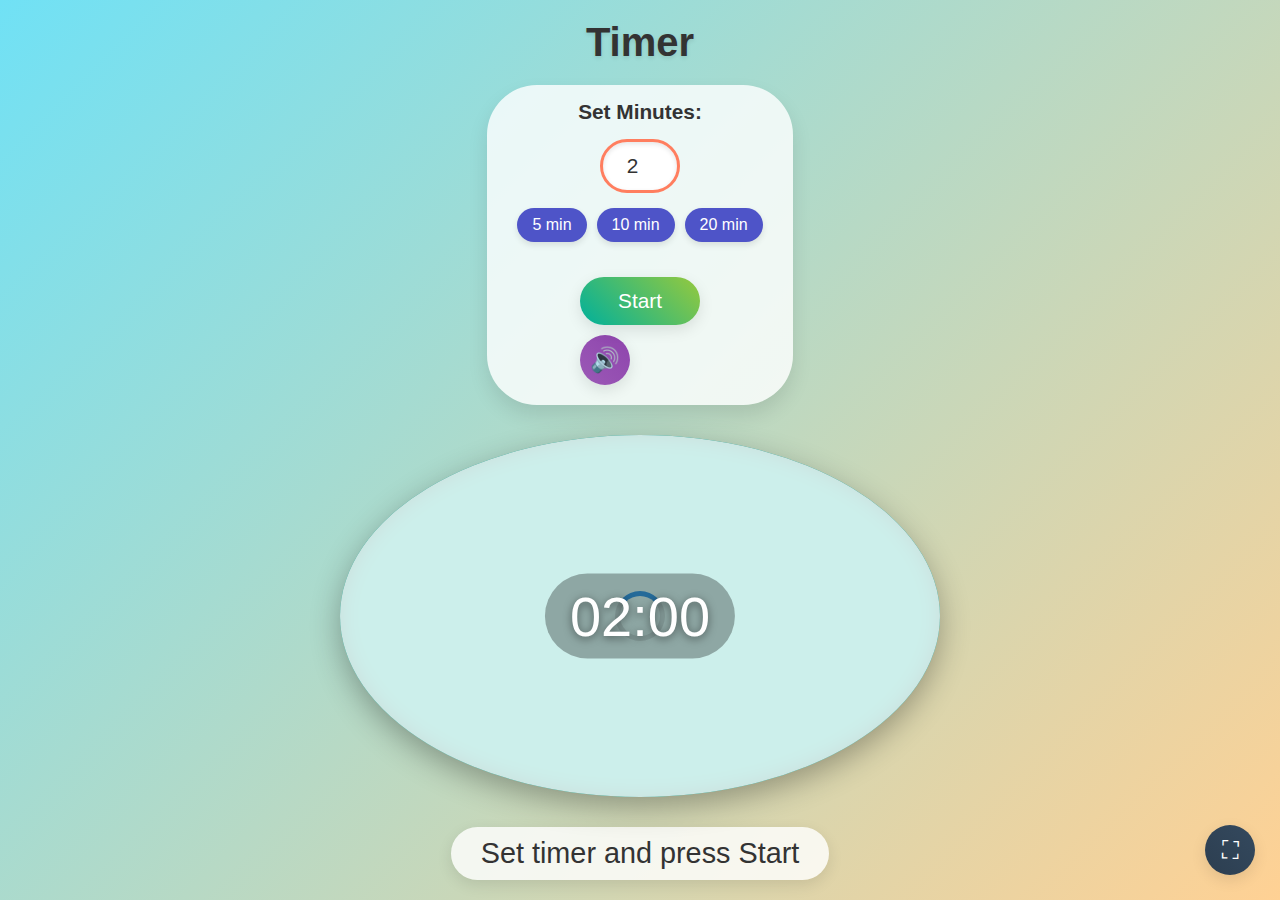
==== timer/index.html @ 3217a8e7 "Add files via upload" ====
<!DOCTYPE html>
<html lang="en">

<head>
    <meta charset="UTF-8">
    <meta name="viewport" content="width=device-width, initial-scale=1.0">
    <title>Timer</title>
    <link rel="stylesheet" href="styles.css">
</head>

<body>
    <div class="container">
        <h1 class="timer-title">Timer</h1>

<div class="controls">
    <label for="minutes">Set Minutes:</label>
    <input type="number" id="minutes" min="1" max="60" value="2" aria-label="Set timer minutes">
    <div class="quick-set-buttons">
        <button class="quick-set-btn" data-minutes="5">5 min</button>
        <button class="quick-set-btn" data-minutes="10">10 min</button>
        <button class="quick-set-btn" data-minutes="20">20 min</button>
    </div>
    <div class="button-wrapper">
        <button id="start-btn" class="button start-btn" aria-label="Start timer">Start</button>
        <button id="stop-btn" class="button stop-btn" style="display: none;" aria-label="Stop timer">Stop</button>
        <button id="reset-btn" class="button reset-btn" style="display: none;" aria-label="Reset timer">Reset</button>
        <button id="sound-btn" class="button sound-btn" aria-label="Toggle sound">🔊</button>
    </div>
</div>

        <div class="timer-container">
            <div id="loading-indicator" class="loading-indicator">
                <div class="loading-spinner"></div>
            </div>

            <div class="car-container">
                <img src="https://i5.walmartimages.com/seo/Disney-Pixar-Cars-Track-Talkers-Lightning-McQueen-Talking-Toy-Car-5-5-inch-Collectible-Play-Vehicle_39dc9e8e-46db-4c94-901b-169561d879a6.96d0b1baad1d973200ac2517b9d4411f.jpeg?odnHeight=768&odnWidth=768&odnBg=FFFFFF" alt="Car" class="car-image" id="car-image">
            </div>

            <div class="reveal-circle" id="reveal-circle"></div>

            <div class="timer-display" id="timer-display" aria-live="polite">02:00</div>
        </div>

        <div class="message" id="message" aria-live="polite">Set timer and press Start</div>

        <div class="confetti-container" id="confetti-container"></div>

        <button id="fullscreen-btn" class="button fullscreen-btn" aria-label="Toggle fullscreen">⛶</button>

        <!-- Screen keeper element -->
        <div id="screen-keeper" class="screen-keeper"></div>
    </div>

    <script src="timer.js"></script>
</body>

</html>
---- timer/styles.css ----
* {
    margin: 0;
    padding: 0;
    box-sizing: border-box;
}

body, html {
    font-family: 'Comic Sans MS', cursive, sans-serif;
    background: linear-gradient(135deg, #70e1f5, #ffd194);
    width: 100%;
    height: 100%;
    overflow: hidden;
}

.container {
    display: flex;
    flex-direction: column;
    align-items: center;
    justify-content: center;
    width: 100%;
    height: 100vh;
    padding: 20px;
}

.timer-title {
    color: #333;
    font-size: 2.5rem;
    margin-bottom: 20px;
    text-align: center;
    text-shadow: 0 2px 4px rgba(0,0,0,0.1);
}

.controls {
    display: flex;
    flex-direction: column;
    align-items: center;
    justify-content: center;
    gap: 15px;
    margin-bottom: 30px;
    background-color: rgba(255, 255, 255, 0.8);
    padding: 15px 30px;
    border-radius: 50px;
    box-shadow: 0 10px 20px rgba(0,0,0,0.1);
}

.quick-set-buttons {
    display: flex;
    gap: 10px;
    margin-bottom: 15px;
}

.quick-set-btn {
    padding: 8px 15px;
    border: none;
    border-radius: 50px;
    background-color: #4e54c8;
    color: white;
    cursor: pointer;
    transition: all 0.3s ease;
    font-family: 'Comic Sans MS', cursive, sans-serif;
    font-size: 1rem;
    box-shadow: 0 3px 6px rgba(0,0,0,0.1);
}

.quick-set-btn:hover {
    background-color: #8f94fb;
    transform: translateY(-2px);
    box-shadow: 0 4px 8px rgba(0,0,0,0.2);
}

.quick-set-btn:active {
    transform: translateY(0);
    box-shadow: 0 2px 4px rgba(0,0,0,0.1);
}

.controls label {
    font-size: 1.3rem;
    font-weight: bold;
    color: #333;
}

input {
    padding: 12px;
    border: 3px solid #ff7e5f;
    border-radius: 50px;
    font-size: 1.3rem;
    width: 80px;
    text-align: center;
    background-color: white;
    color: #333;
    box-shadow: inset 0 2px 5px rgba(0,0,0,0.1);
}

.button {
    padding: 12px 25px;
    font-size: 1.3rem;
    border: none;
    border-radius: 50px;
    background-color: #ff7e5f;
    color: white;
    cursor: pointer;
    margin: 5px;
    box-shadow: 0 5px 15px rgba(0,0,0,0.1);
    transition: all 0.3s ease;
    font-family: 'Comic Sans MS', cursive, sans-serif;
    min-width: 120px;
}

.button:hover {
    transform: translateY(-3px);
    box-shadow: 0 7px 15px rgba(0,0,0,0.2);
}

.button:active {
    transform: translateY(0);
}

.start-btn {
    background: linear-gradient(45deg, #00b09b, #96c93d);
}

.stop-btn {
    background: linear-gradient(45deg, #ff7e5f, #feb47b);
}

.reset-btn {
    background: linear-gradient(45deg, #4e54c8, #8f94fb);
}

.sound-btn {
    min-width: auto;
    width: 50px;
    height: 50px;
    border-radius: 50%;
    padding: 0;
    display: flex;
    align-items: center;
    justify-content: center;
    font-size: 1.5rem;
    background: linear-gradient(45deg, #9b59b6, #8e44ad);
}

.timer-container {
    position: relative;
    width: min(80vw, 80vh);
    height: min(80vw, 80vh);
    max-width: 600px;
    max-height: 600px;
    margin: 0 auto;
}

.loading-indicator {
    position: absolute;
    width: 100%;
    height: 100%;
    border-radius: 50%;
    background-color: rgba(255, 255, 255, 0.8);
    display: flex;
    align-items: center;
    justify-content: center;
    z-index: 5;
    font-size: 1.5rem;
    color: #333;
}

.loading-spinner {
    width: 50px;
    height: 50px;
    border: 5px solid rgba(0, 0, 0, 0.1);
    border-top: 5px solid #3498db;
    border-radius: 50%;
    animation: spin 1s linear infinite;
}

@keyframes spin {
    0% { transform: rotate(0deg); }
    100% { transform: rotate(360deg); }
}

.car-container {
    position: absolute;
    width: 100%;
    height: 100%;
    border-radius: 50%;
    overflow: hidden;
    box-shadow: 0 10px 30px rgba(0,0,0,0.3);
}

.car-image {
    width: 100%;
    height: 100%;
    object-fit: cover;
}

.reveal-circle {
    position: absolute;
    width: 100%;
    height: 100%;
    border-radius: 50%;
    box-shadow: inset 0 0 20px rgba(0,0,0,0.5);
    background-color: #00b04f;
    transition: transform 1s ease;
    transform-origin: center;
}

.timer-display {
    position: absolute;
    top: 50%;
    left: 50%;
    transform: translate(-50%, -50%);
    font-size: 3.5rem;
    color: white;
    text-shadow: 0 2px 8px rgba(0,0,0,0.5);
    z-index: 10;
    background-color: rgba(0,0,0,0.3);
    padding: 10px 25px;
    border-radius: 50px;
    min-width: 180px;
    text-align: center;
    transition: all 0.3s ease;
}

/* Style for final countdown */
.final-countdown {
    font-size: 6rem !important;
    color: #ff4136 !important;
    background-color: rgba(0,0,0,0.5) !important;
    padding: 20px 30px !important;
    border: 3px solid #ff4136 !important;
}

.message {
    font-size: 1.8rem;
    color: #333;
    text-align: center;
    margin-top: 30px;
    background-color: rgba(255, 255, 255, 0.8);
    padding: 10px 30px;
    border-radius: 50px;
    box-shadow: 0 5px 15px rgba(0,0,0,0.1);
}

.error-message {
    background-color: rgba(231, 76, 60, 0.2);
    border: 2px solid #e74c3c;
}

.confetti-container {
    position: absolute;
    width: 100%;
    height: 100%;
    top: 0;
    left: 0;
    pointer-events: none;
    overflow: hidden;
    display: none;
    z-index: 20;
}

.confetti {
    position: absolute;
    width: 10px;
    height: 10px;
    background-color: #f00;
    top: -10px;
    animation: confetti-fall 5s linear forwards;
}

@keyframes confetti-fall {
    0% {
        top: -10px;
        transform: translateX(0) rotate(0);
    }
    100% {
        top: 100%;
        transform: translateX(100px) rotate(1000deg);
    }
}

.pulse {
    animation: pulse 1s infinite;
}

@keyframes pulse {
    0% { transform: translate(-50%, -50%) scale(1); }
    50% { transform: translate(-50%, -50%) scale(1.1); }
    100% { transform: translate(-50%, -50%) scale(1); }
}

.fullscreen-btn {
    position: absolute;
    bottom: 20px;
    right: 20px;
    min-width: auto;
    width: 50px;
    height: 50px;
    border-radius: 50%;
    background: linear-gradient(45deg, #2c3e50, #34495e);
    display: flex;
    align-items: center;
    justify-content: center;
    font-size: 1.5rem;
    z-index: 30;
}

/* Responsive adjustments */
@media (max-width: 768px) {
    .controls {
        flex-direction: column;
        padding: 15px;
    }
    
    .timer-title {
        font-size: 2rem;
    }
    
    .timer-display {
        font-size: 2.5rem;
        min-width: 150px;
    }
    
    .message {
        font-size: 1.5rem;
        padding: 10px 20px;
    }
}

@media (max-height: 700px) {
    .timer-container {
        width: 60vh;
        height: 60vh;
    }
    
    .timer-title {
        font-size: 1.8rem;
        margin-bottom: 10px;
    }
}

/* Special animation to keep screen active */
@keyframes keepActive {
    0% { opacity: 0.01; }
    50% { opacity: 0.02; }
    100% { opacity: 0.01; }
}

.screen-keeper {
    position: absolute;
    width: 1px;
    height: 1px;
    background: #000;
    opacity: 0.01;
    animation: keepActive 5s infinite;
    pointer-events: none;
}
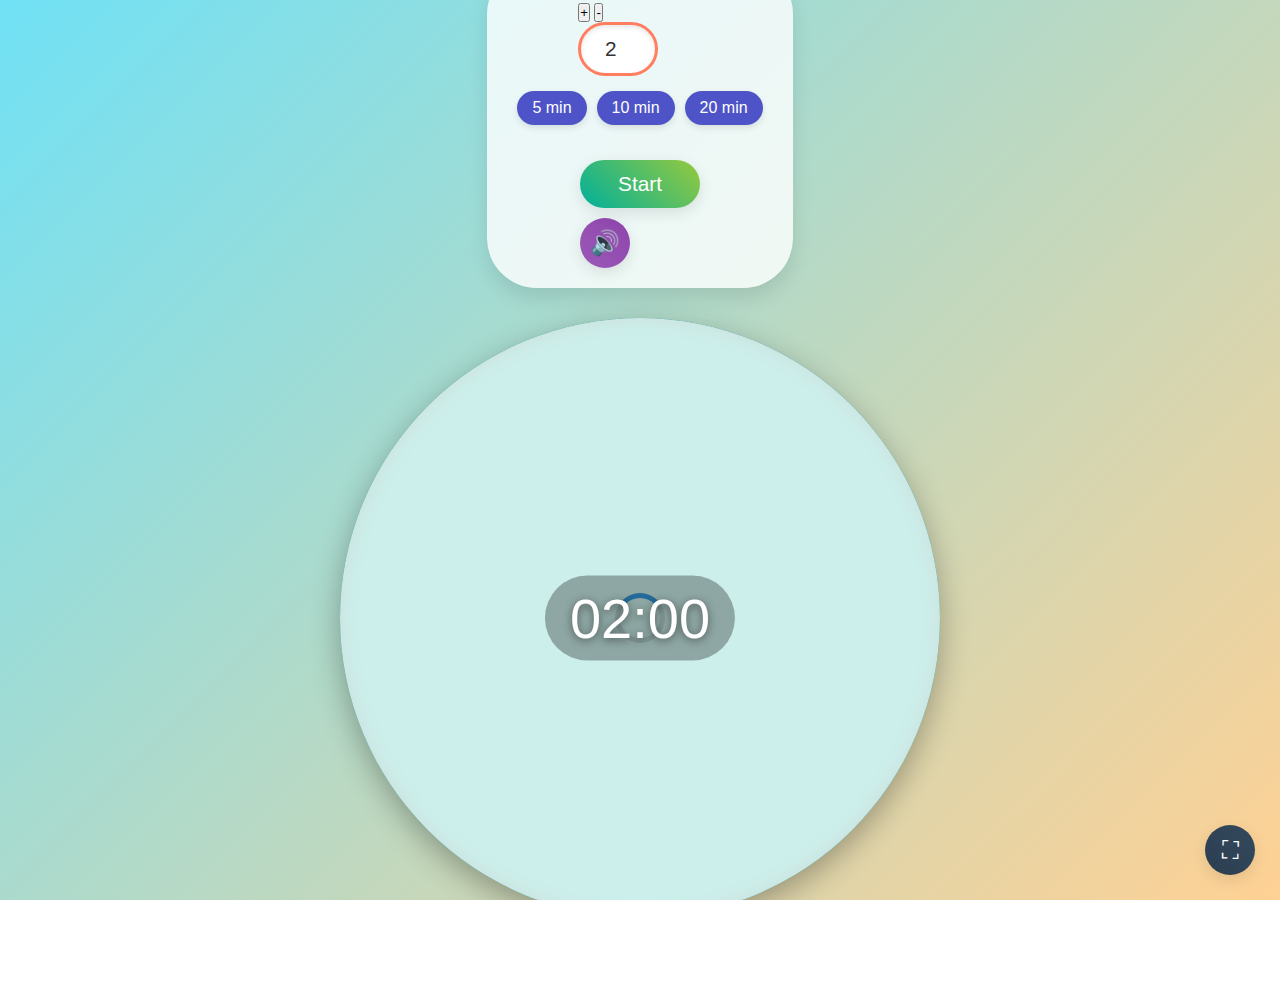
==== commit b62aa423: "Update index.html" ====
--- a/timer/index.html
+++ b/timer/index.html
@@ -10,39 +10,57 @@
 
 <body>
     <div class="container">
-        <h1 class="timer-title">Timer</h1>
+        <!-- Navbar-style timer controls -->
+        <div class="timer-navbar">
+            <h1 class="timer-title">Timer</h1>
+            <div class="controls">
+                <div class="time-input-container">
+                    <label for="minutes">Set Minutes:</label>
+                    <div class="time-input-group">
+                        <div class="minute-controls">
+                            <button id="increase-btn" class="time-btn" aria-label="Increase minutes">+</button>
+                            <button id="decrease-btn" class="time-btn" aria-label="Decrease minutes">-</button>
+                        </div>
+                        <input type="number" id="minutes" min="1" max="60" value="2" aria-label="Set timer minutes">
+                    </div>
+                </div>
 
-<div class="controls">
-    <label for="minutes">Set Minutes:</label>
-    <input type="number" id="minutes" min="1" max="60" value="2" aria-label="Set timer minutes">
-    <div class="quick-set-buttons">
-        <button class="quick-set-btn" data-minutes="5">5 min</button>
-        <button class="quick-set-btn" data-minutes="10">10 min</button>
-        <button class="quick-set-btn" data-minutes="20">20 min</button>
-    </div>
-    <div class="button-wrapper">
-        <button id="start-btn" class="button start-btn" aria-label="Start timer">Start</button>
-        <button id="stop-btn" class="button stop-btn" style="display: none;" aria-label="Stop timer">Stop</button>
-        <button id="reset-btn" class="button reset-btn" style="display: none;" aria-label="Reset timer">Reset</button>
-        <button id="sound-btn" class="button sound-btn" aria-label="Toggle sound">🔊</button>
-    </div>
-</div>
+                <div class="quick-set-buttons">
+                    <button class="quick-set-btn" data-minutes="5">5 min</button>
+                    <button class="quick-set-btn" data-minutes="10">10 min</button>
+                    <button class="quick-set-btn" data-minutes="20">20 min</button>
+                </div>
 
-        <div class="timer-container">
-            <div id="loading-indicator" class="loading-indicator">
-                <div class="loading-spinner"></div>
+                <div class="button-wrapper">
+                    <button id="start-btn" class="button start-btn" aria-label="Start timer">Start</button>
+                    <button id="stop-btn" class="button stop-btn" style="display: none;"
+                        aria-label="Stop timer">Stop</button>
+                    <button id="reset-btn" class="button reset-btn" style="display: none;"
+                        aria-label="Reset timer">Reset</button>
+                    <button id="sound-btn" class="button sound-btn" aria-label="Toggle sound">🔊</button>
+                </div>
+            </div>
+        </div>
+
+        <!-- Main timer display area -->
+        <div class="main-content">
+            <div class="timer-container">
+                <div id="loading-indicator" class="loading-indicator">
+                    <div class="loading-spinner"></div>
+                </div>
+
+                <div class="car-container">
+                    <img src="https://i5.walmartimages.com/seo/Disney-Pixar-Cars-Track-Talkers-Lightning-McQueen-Talking-Toy-Car-5-5-inch-Collectible-Play-Vehicle_39dc9e8e-46db-4c94-901b-169561d879a6.96d0b1baad1d973200ac2517b9d4411f.jpeg?odnHeight=768&odnWidth=768&odnBg=FFFFFF"
+                        alt="Car" class="car-image" id="car-image">
+                </div>
+
+                <div class="reveal-circle" id="reveal-circle"></div>
+
+                <div class="timer-display" id="timer-display" aria-live="polite">02:00</div>
             </div>
 
-            <div class="car-container">
-                <img src="https://i5.walmartimages.com/seo/Disney-Pixar-Cars-Track-Talkers-Lightning-McQueen-Talking-Toy-Car-5-5-inch-Collectible-Play-Vehicle_39dc9e8e-46db-4c94-901b-169561d879a6.96d0b1baad1d973200ac2517b9d4411f.jpeg?odnHeight=768&odnWidth=768&odnBg=FFFFFF" alt="Car" class="car-image" id="car-image">
-            </div>
-
-            <div class="reveal-circle" id="reveal-circle"></div>
-
-            <div class="timer-display" id="timer-display" aria-live="polite">02:00</div>
+            <div class="message" id="message" aria-live="polite">Set timer and press Start</div>
         </div>
-
-        <div class="message" id="message" aria-live="polite">Set timer and press Start</div>
 
         <div class="confetti-container" id="confetti-container"></div>
 
@@ -55,4 +73,4 @@
     <script src="timer.js"></script>
 </body>
 
-</html>+</html>
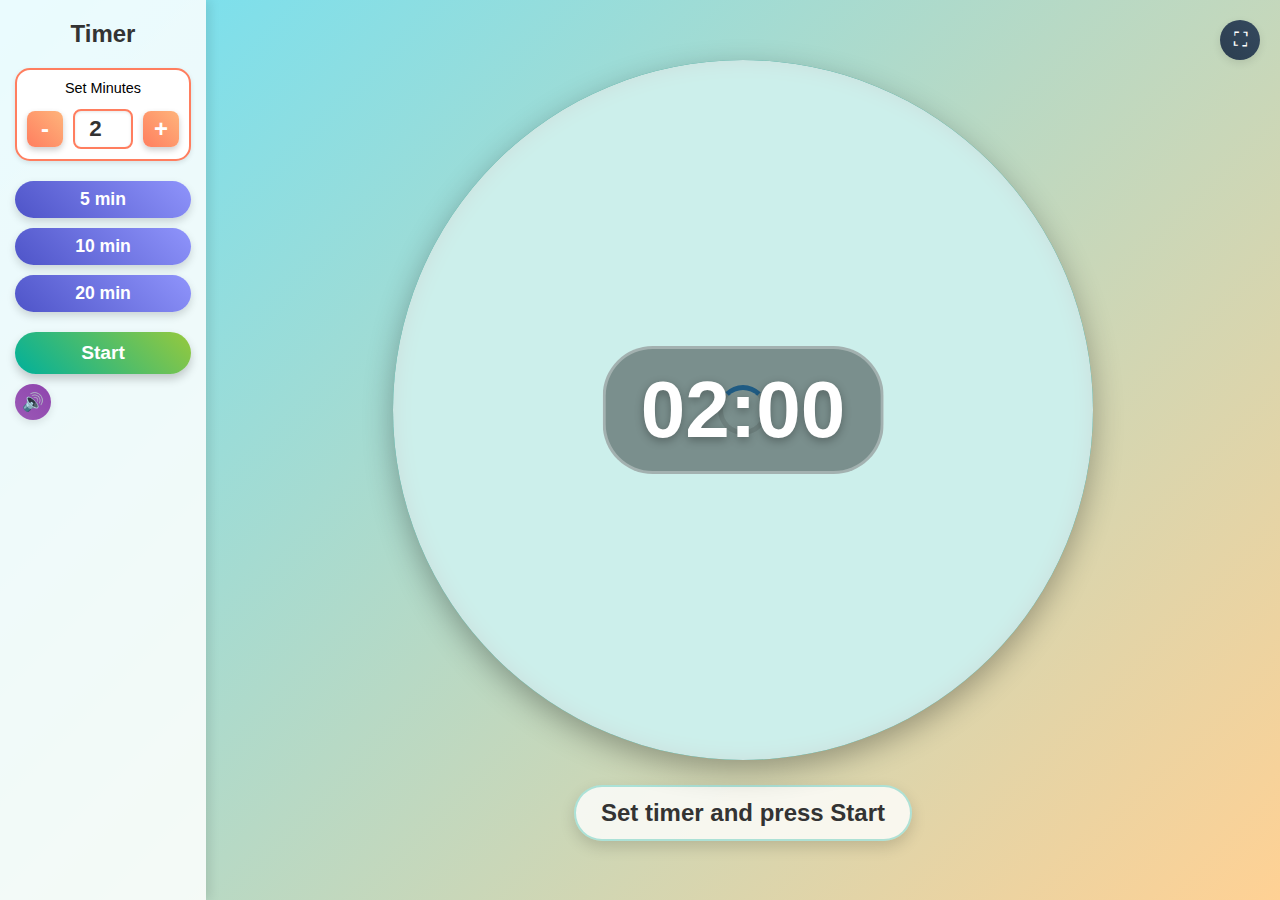
==== commit 1da49425: "Update index.html" ====
--- a/timer/index.html
+++ b/timer/index.html
@@ -10,18 +10,16 @@
 
 <body>
     <div class="container">
-        <!-- Navbar-style timer controls -->
+        <!-- Side navbar timer controls -->
         <div class="timer-navbar">
             <h1 class="timer-title">Timer</h1>
             <div class="controls">
                 <div class="time-input-container">
-                    <label for="minutes">Set Minutes:</label>
+                    <label for="minutes">Set Minutes</label>
                     <div class="time-input-group">
-                        <div class="minute-controls">
-                            <button id="increase-btn" class="time-btn" aria-label="Increase minutes">+</button>
-                            <button id="decrease-btn" class="time-btn" aria-label="Decrease minutes">-</button>
-                        </div>
+                        <button id="decrease-btn" class="time-btn" aria-label="Decrease minutes">-</button>
                         <input type="number" id="minutes" min="1" max="60" value="2" aria-label="Set timer minutes">
+                        <button id="increase-btn" class="time-btn" aria-label="Increase minutes">+</button>
                     </div>
                 </div>
 
@@ -44,6 +42,8 @@
 
         <!-- Main timer display area -->
         <div class="main-content">
+            <button id="fullscreen-btn" class="button fullscreen-btn" aria-label="Toggle fullscreen">⛶</button>
+
             <div class="timer-container">
                 <div id="loading-indicator" class="loading-indicator">
                     <div class="loading-spinner"></div>
@@ -60,14 +60,12 @@
             </div>
 
             <div class="message" id="message" aria-live="polite">Set timer and press Start</div>
+
+            <div class="confetti-container" id="confetti-container"></div>
+
+            <!-- Screen keeper element -->
+            <div id="screen-keeper" class="screen-keeper"></div>
         </div>
-
-        <div class="confetti-container" id="confetti-container"></div>
-
-        <button id="fullscreen-btn" class="button fullscreen-btn" aria-label="Toggle fullscreen">⛶</button>
-
-        <!-- Screen keeper element -->
-        <div id="screen-keeper" class="screen-keeper"></div>
     </div>
 
     <script src="timer.js"></script>
--- a/timer/styles.css
+++ b/timer/styles.css
@@ -1,3 +1,4 @@
+/* ===== BASE STYLES ===== */
 * {
     margin: 0;
     padding: 0;
@@ -13,142 +14,257 @@
 }
 
 .container {
+    display: grid;
+    grid-template-columns: auto 1fr;
+    grid-template-rows: 1fr;
+    width: 100%;
+    height: 100vh;
+    padding: 0;
+    position: relative;
+}
+
+/* ===== NAVBAR & CONTROLS ===== */
+/* Transform the navbar into a sidebar */
+.timer-navbar {
     display: flex;
     flex-direction: column;
     align-items: center;
+    justify-content: flex-start;
+    background-color: rgba(255, 255, 255, 0.85);
+    box-shadow: 4px 0 10px rgba(0, 0, 0, 0.1);
+    padding: 20px 15px;
+    height: 100%;
+    z-index: 20;
+    min-width: 200px;
+}
+
+/* Make the title smaller and less prominent */
+.timer-title {
+    font-size: 1.5rem;
+    margin-bottom: 20px;
+    color: #333;
+}
+
+/* Reorganize controls for vertical layout */
+.controls {
+    display: flex;
+    flex-direction: column;
+    gap: 20px;
+    width: 100%;
+    max-width: 180px;
+}
+
+/* Time Input Container */
+.time-input-container {
+    display: flex;
+    flex-direction: column;
+    align-items: center;
+    background-color: white;
+    border-radius: 15px;
+    padding: 10px;
+    border: 2px solid #ff7e5f;
+    box-shadow: 0 2px 5px rgba(0,0,0,0.1);
+    width: 100%;
+}
+
+.time-input-container label {
+    font-size: 0.9rem;
+    margin-bottom: 8px;
+}
+
+.time-input-group {
+    display: flex;
+    align-items: center;
     justify-content: center;
     width: 100%;
-    height: 100vh;
-    padding: 20px;
-}
-
-.timer-title {
+    margin-top: 5px;
+}
+
+/* Time Button Styles */
+.time-btn {
+    width: 36px;
+    height: 36px;
+    font-size: 1.5rem;
+    font-weight: bold;
+    background: linear-gradient(45deg, #ff7e5f, #feb47b);
+    color: white;
+    border: none;
+    border-radius: 8px;
+    display: flex;
+    align-items: center;
+    justify-content: center;
+    cursor: pointer;
+    box-shadow: 0 3px 6px rgba(0,0,0,0.2);
+    user-select: none;
+    transition: transform 0.1s, background 0.2s;
+}
+
+.time-btn:hover {
+    transform: translateY(-2px);
+    filter: brightness(1.1);
+}
+
+.time-btn:active {
+    transform: translateY(1px);
+}
+
+/* Minutes Input */
+input#minutes {
+    width: 60px;
+    height: 40px;
+    text-align: center;
+    font-size: 1.4rem;
+    font-weight: bold;
+    border: 2px solid #ff7e5f;
+    border-radius: 8px;
+    background: white;
     color: #333;
-    font-size: 2.5rem;
-    margin-bottom: 20px;
+    margin: 0 10px;
+    padding: 0 5px;
+    box-shadow: inset 0 1px 3px rgba(0,0,0,0.1);
+}
+
+/* Quick Set Buttons */
+.quick-set-buttons {
+    display: flex;
+    flex-direction: column;
+    gap: 10px;
+    width: 100%;
+}
+
+.quick-set-btn {
+    width: 100%;
+    padding: 8px 16px;
+    border: none;
+    border-radius: 25px;
+    background: linear-gradient(45deg, #4e54c8, #8f94fb);
+    color: white;
+    font-size: 1.1rem;
+    font-weight: bold;
+    cursor: pointer;
+    transition: all 0.2s ease;
+    box-shadow: 0 4px 8px rgba(0,0,0,0.15);
+    white-space: nowrap;
+    transform-origin: center;
     text-align: center;
-    text-shadow: 0 2px 4px rgba(0,0,0,0.1);
-}
-
-.controls {
+}
+
+.quick-set-btn:hover {
+    transform: scale(1.05) translateY(-3px);
+    box-shadow: 0 6px 12px rgba(0,0,0,0.2);
+}
+
+.quick-set-btn:active {
+    transform: scale(0.98) translateY(0);
+    box-shadow: 0 2px 4px rgba(0,0,0,0.15);
+}
+
+/* Button Styles */
+.button-wrapper {
     display: flex;
     flex-direction: column;
-    align-items: center;
-    justify-content: center;
-    gap: 15px;
-    margin-bottom: 30px;
-    background-color: rgba(255, 255, 255, 0.8);
-    padding: 15px 30px;
-    border-radius: 50px;
-    box-shadow: 0 10px 20px rgba(0,0,0,0.1);
-}
-
-.quick-set-buttons {
-    display: flex;
     gap: 10px;
-    margin-bottom: 15px;
-}
-
-.quick-set-btn {
-    padding: 8px 15px;
+    width: 100%;
+}
+
+.button {
+    padding: 8px 18px;
+    font-size: 1rem;
     border: none;
-    border-radius: 50px;
-    background-color: #4e54c8;
+    border-radius: 20px;
     color: white;
     cursor: pointer;
-    transition: all 0.3s ease;
+    box-shadow: 0 3px 8px rgba(0,0,0,0.1);
+    transition: all 0.2s ease;
     font-family: 'Comic Sans MS', cursive, sans-serif;
-    font-size: 1rem;
-    box-shadow: 0 3px 6px rgba(0,0,0,0.1);
-}
-
-.quick-set-btn:hover {
-    background-color: #8f94fb;
-    transform: translateY(-2px);
-    box-shadow: 0 4px 8px rgba(0,0,0,0.2);
-}
-
-.quick-set-btn:active {
-    transform: translateY(0);
-    box-shadow: 0 2px 4px rgba(0,0,0,0.1);
-}
-
-.controls label {
-    font-size: 1.3rem;
-    font-weight: bold;
-    color: #333;
-}
-
-input {
-    padding: 12px;
-    border: 3px solid #ff7e5f;
-    border-radius: 50px;
-    font-size: 1.3rem;
-    width: 80px;
-    text-align: center;
-    background-color: white;
-    color: #333;
-    box-shadow: inset 0 2px 5px rgba(0,0,0,0.1);
-}
-
-.button {
-    padding: 12px 25px;
-    font-size: 1.3rem;
+}
+
+.start-btn, .stop-btn, .reset-btn {
+    width: 100%;
+    padding: 10px 20px;
+    font-size: 1.2rem;
+    font-weight: bold;
     border: none;
-    border-radius: 50px;
-    background-color: #ff7e5f;
+    border-radius: 30px;
     color: white;
     cursor: pointer;
-    margin: 5px;
-    box-shadow: 0 5px 15px rgba(0,0,0,0.1);
-    transition: all 0.3s ease;
-    font-family: 'Comic Sans MS', cursive, sans-serif;
-    min-width: 120px;
-}
-
-.button:hover {
-    transform: translateY(-3px);
-    box-shadow: 0 7px 15px rgba(0,0,0,0.2);
-}
-
-.button:active {
-    transform: translateY(0);
+    box-shadow: 0 5px 10px rgba(0,0,0,0.2);
+    transition: all 0.2s ease;
+    min-width: 80px;
 }
 
 .start-btn {
     background: linear-gradient(45deg, #00b09b, #96c93d);
+    animation: pulse-attention 2s infinite;
 }
 
 .stop-btn {
     background: linear-gradient(45deg, #ff7e5f, #feb47b);
+    min-width: 60px;
+    white-space: nowrap;
 }
 
 .reset-btn {
     background: linear-gradient(45deg, #4e54c8, #8f94fb);
+    min-width: 60px;
+    white-space: nowrap;
 }
 
 .sound-btn {
     min-width: auto;
-    width: 50px;
-    height: 50px;
+    width: 36px;
+    height: 36px;
     border-radius: 50%;
     padding: 0;
     display: flex;
     align-items: center;
     justify-content: center;
-    font-size: 1.5rem;
+    font-size: 1.1rem;
     background: linear-gradient(45deg, #9b59b6, #8e44ad);
 }
 
+/* ===== MAIN TIMER CONTENT ===== */
+.main-content {
+    display: flex;
+    flex-direction: column;
+    align-items: center;
+    justify-content: center;
+    flex-grow: 1;
+    width: 100%;
+    height: 100%;
+    position: relative;
+    padding: 20px;
+}
+
+/* Move fullscreen button to top right */
+.fullscreen-btn {
+    position: absolute;
+    top: 20px;
+    right: 20px;
+    min-width: auto;
+    width: 40px;
+    height: 40px;
+    border-radius: 50%;
+    background: linear-gradient(45deg, #2c3e50, #34495e);
+    display: flex;
+    align-items: center;
+    justify-content: center;
+    font-size: 1.2rem;
+    z-index: 30;
+}
+
+/* Timer Container */
 .timer-container {
     position: relative;
-    width: min(80vw, 80vh);
-    height: min(80vw, 80vh);
-    max-width: 600px;
-    max-height: 600px;
+    width: min(85vw, 85vh);
+    height: min(85vw, 85vh);
+    max-width: 700px;
+    max-height: 700px;
     margin: 0 auto;
-}
-
+    animation: float 6s ease-in-out infinite;
+}
+
+/* Loading Indicator */
 .loading-indicator {
     position: absolute;
     width: 100%;
@@ -158,7 +274,7 @@
     display: flex;
     align-items: center;
     justify-content: center;
-    z-index: 5;
+    z-index: 6;
     font-size: 1.5rem;
     color: #333;
 }
@@ -172,11 +288,7 @@
     animation: spin 1s linear infinite;
 }
 
-@keyframes spin {
-    0% { transform: rotate(0deg); }
-    100% { transform: rotate(360deg); }
-}
-
+/* Car Container */
 .car-container {
     position: absolute;
     width: 100%;
@@ -203,41 +315,48 @@
     transform-origin: center;
 }
 
+/* Timer Display */
 .timer-display {
     position: absolute;
     top: 50%;
     left: 50%;
     transform: translate(-50%, -50%);
-    font-size: 3.5rem;
+    font-size: 5rem;
+    font-weight: bold;
     color: white;
-    text-shadow: 0 2px 8px rgba(0,0,0,0.5);
+    text-shadow: 0 3px 10px rgba(0,0,0,0.3);
     z-index: 10;
-    background-color: rgba(0,0,0,0.3);
-    padding: 10px 25px;
+    background-color: rgba(0,0,0,0.4);
+    padding: 15px 35px;
     border-radius: 50px;
-    min-width: 180px;
+    min-width: 220px;
     text-align: center;
     transition: all 0.3s ease;
-}
-
-/* Style for final countdown */
+    border: 3px solid rgba(255,255,255,0.3);
+}
+
+/* Final Countdown Style */
 .final-countdown {
-    font-size: 6rem !important;
+    font-size: 5rem !important;
     color: #ff4136 !important;
     background-color: rgba(0,0,0,0.5) !important;
-    padding: 20px 30px !important;
+    padding: 15px 25px !important;
     border: 3px solid #ff4136 !important;
 }
 
+/* Message Styles */
 .message {
-    font-size: 1.8rem;
+    font-size: 1.5rem;
+    font-weight: bold;
     color: #333;
     text-align: center;
-    margin-top: 30px;
     background-color: rgba(255, 255, 255, 0.8);
-    padding: 10px 30px;
-    border-radius: 50px;
-    box-shadow: 0 5px 15px rgba(0,0,0,0.1);
+    padding: 12px 25px;
+    border-radius: 30px;
+    box-shadow: 0 6px 15px rgba(0,0,0,0.15);
+    margin-top: 25px;
+    max-width: 90%;
+    border: 2px solid rgba(0,176,155,0.3);
 }
 
 .error-message {
@@ -245,6 +364,7 @@
     border: 2px solid #e74c3c;
 }
 
+/* ===== CONFETTI EFFECTS ===== */
 .confetti-container {
     position: absolute;
     width: 100%;
@@ -266,82 +386,85 @@
     animation: confetti-fall 5s linear forwards;
 }
 
-@keyframes confetti-fall {
-    0% {
-        top: -10px;
-        transform: translateX(0) rotate(0);
-    }
-    100% {
-        top: 100%;
-        transform: translateX(100px) rotate(1000deg);
-    }
-}
-
-.pulse {
-    animation: pulse 1s infinite;
-}
-
-@keyframes pulse {
-    0% { transform: translate(-50%, -50%) scale(1); }
-    50% { transform: translate(-50%, -50%) scale(1.1); }
-    100% { transform: translate(-50%, -50%) scale(1); }
-}
-
-.fullscreen-btn {
-    position: absolute;
-    bottom: 20px;
-    right: 20px;
-    min-width: auto;
-    width: 50px;
-    height: 50px;
-    border-radius: 50%;
-    background: linear-gradient(45deg, #2c3e50, #34495e);
-    display: flex;
+/* ===== COMPLETION STATE STYLING ===== */
+/* Done Message */
+.done-message {
+    position: absolute;
+    top: 50%;
+    left: 50%;
+    transform: translate(-50%, -50%);
+    background: linear-gradient(45deg, #FF416C, #FF4B2B);
+    color: white;
+    font-size: 3rem;
+    font-weight: bold;
+    padding: 15px 40px;
+    border-radius: 15px;
+    z-index: 20;
+    text-align: center;
+    box-shadow: 0 8px 25px rgba(0, 0, 0, 0.3);
+    border: 3px solid rgba(255, 255, 255, 0.7);
+    text-shadow: 0 2px 4px rgba(0, 0, 0, 0.3);
+    animation: pulse-done 2s infinite alternate;
+}
+
+/* Completion Message */
+.completion-message {
+    background: linear-gradient(45deg, #FF416C, #FF4B2B);
+    color: white;
+    font-size: 1.5rem;
+    font-weight: bold;
+    padding: 12px 30px;
+    border-radius: 50px;
+    text-align: center;
+    box-shadow: 0 5px 15px rgba(0, 0, 0, 0.2);
+    margin-top: 20px;
+    border: 2px solid rgba(255, 255, 255, 0.5);
+    max-width: 90%;
+    display: inline-flex;
     align-items: center;
     justify-content: center;
-    font-size: 1.5rem;
-    z-index: 30;
-}
-
-/* Responsive adjustments */
-@media (max-width: 768px) {
-    .controls {
-        flex-direction: column;
-        padding: 15px;
-    }
-    
-    .timer-title {
-        font-size: 2rem;
-    }
-    
-    .timer-display {
-        font-size: 2.5rem;
-        min-width: 150px;
-    }
-    
-    .message {
-        font-size: 1.5rem;
-        padding: 10px 20px;
-    }
-}
-
-@media (max-height: 700px) {
-    .timer-container {
-        width: 60vh;
-        height: 60vh;
-    }
-    
-    .timer-title {
-        font-size: 1.8rem;
-        margin-bottom: 10px;
-    }
-}
-
-/* Special animation to keep screen active */
-@keyframes keepActive {
-    0% { opacity: 0.01; }
-    50% { opacity: 0.02; }
-    100% { opacity: 0.01; }
+    gap: 8px;
+}
+
+/* Timer Complete */
+.timer-complete {
+    animation: celebrate 0.5s ease-in-out infinite alternate;
+    background: white;
+    box-shadow: 0 5px 20px rgba(255,65,108,0.4);
+}
+
+/* Celebration Button */
+.celebration-btn {
+    background: linear-gradient(45deg, #FF416C, #FF4B2B);
+    color: white;
+    font-weight: bold;
+    border: none;
+    border-radius: 50px;
+    padding: 12px 30px;
+    font-size: 1.2rem;
+    cursor: pointer;
+    box-shadow: 0 5px 15px rgba(255, 75, 43, 0.3);
+    transition: all 0.3s ease;
+    animation: pulse-btn 2s infinite;
+    margin-top: 20px;
+}
+
+.celebration-btn:hover {
+    transform: translateY(-3px);
+    box-shadow: 0 7px 20px rgba(255, 75, 43, 0.4);
+}
+
+.celebration-btn:active {
+    transform: translateY(0);
+}
+
+/* ===== UTILITY CLASSES ===== */
+.status-footer {
+    width: 100%;
+    padding: 15px;
+    display: flex;
+    justify-content: center;
+    align-items: center;
 }
 
 .screen-keeper {
@@ -352,4 +475,256 @@
     opacity: 0.01;
     animation: keepActive 5s infinite;
     pointer-events: none;
-}+}
+
+/* ===== ANIMATIONS ===== */
+@keyframes spin {
+    0% { transform: rotate(0deg); }
+    100% { transform: rotate(360deg); }
+}
+
+@keyframes confetti-fall {
+    0% {
+        top: -10px;
+        transform: translateX(0) rotate(0);
+    }
+    100% {
+        top: 100%;
+        transform: translateX(100px) rotate(1000deg);
+    }
+}
+
+@keyframes pulse {
+    0% { transform: translate(-50%, -50%) scale(1); }
+    50% { transform: translate(-50%, -50%) scale(1.1); }
+    100% { transform: translate(-50%, -50%) scale(1); }
+}
+
+@keyframes pulse-attention {
+    0% { transform: scale(1); box-shadow: 0 5px 10px rgba(0,0,0,0.2); }
+    50% { transform: scale(1.05); box-shadow: 0 8px 15px rgba(0,0,0,0.3), 0 0 0 5px rgba(0, 176, 155, 0.1); }
+    100% { transform: scale(1); box-shadow: 0 5px 10px rgba(0,0,0,0.2); }
+}
+
+@keyframes float {
+    0% { transform: translateY(0px); }
+    50% { transform: translateY(-15px); }
+    100% { transform: translateY(0px); }
+}
+
+@keyframes celebrate {
+    from { transform: scale(1); }
+    to { transform: scale(1.05); }
+}
+
+@keyframes pulse-btn {
+    0% { transform: scale(1); }
+    50% { transform: scale(1.05); }
+    100% { transform: scale(1); }
+}
+
+@keyframes pulse-done {
+    from { transform: translate(-50%, -50%) scale(1); }
+    to { transform: translate(-50%, -50%) scale(1.05); }
+}
+
+@keyframes keepActive {
+    0% { opacity: 0.01; }
+    50% { opacity: 0.02; }
+    100% { opacity: 0.01; }
+}
+
+/* ===== RESPONSIVE STYLES ===== */
+@media (max-width: 768px) {
+    /* Switch to top navigation on small screens */
+    .container {
+        grid-template-columns: 1fr;
+        grid-template-rows: auto 1fr;
+    }
+    
+    .timer-navbar {
+        width: 100%;
+        min-width: unset;
+        height: auto;
+        flex-direction: row;
+        padding: 10px;
+    }
+    
+    .timer-title {
+        font-size: 1.3rem;
+        margin-bottom: 0;
+        margin-right: 15px;
+    }
+    
+    .controls {
+        flex-direction: row;
+        max-width: unset;
+        flex-wrap: wrap;
+        gap: 10px;
+        justify-content: center;
+    }
+    
+    .time-input-container {
+        flex-direction: row;
+        width: auto;
+    }
+    
+    .time-input-container label {
+        margin-bottom: 0;
+        margin-right: 8px;
+    }
+    
+    .quick-set-buttons {
+        flex-direction: row;
+        width: auto;
+    }
+    
+    .button-wrapper {
+        flex-direction: row;
+        width: auto;
+    }
+    
+    .start-btn, .stop-btn, .reset-btn, .quick-set-btn {
+        width: auto;
+    }
+    
+    /* Adjust timer container for smaller screens */
+    .timer-container {
+        width: min(90vw, 60vh);
+        height: min(90vw, 60vh);
+    }
+}
+
+/* Extreme small screens */
+@media (max-width: 480px) {
+    .timer-navbar {
+        padding: 5px;
+    }
+    
+    .controls {
+        gap: 5px;
+    }
+    
+    .timer-title {
+        display: none;
+    }
+    
+    .time-btn {
+        width: 32px;
+        height: 32px;
+        font-size: 1.3rem;
+    }
+    
+    input#minutes {
+        width: 50px;
+        font-size: 1.3rem;
+        margin: 0 5px;
+    }
+    
+    .quick-set-btn {
+        padding: 6px 12px;
+        font-size: 0.9rem;
+    }
+    
+    .start-btn, .stop-btn, .reset-btn {
+        padding: 8px 15px;
+        font-size: 1rem;
+    }
+}
+
+/* Better responsive handling for tablets in landscape mode */
+@media (max-width: 1024px) and (orientation: landscape) {
+    /* Make navbar more compact */
+    .timer-navbar {
+        padding: 5px 10px;
+        min-width: 180px;
+    }
+    
+    .timer-title {
+        font-size: 1.4rem;
+        margin-bottom: 10px;
+    }
+    
+    /* Compress the controls to fit better */
+    .controls {
+        gap: 10px;
+    }
+    
+    /* Reduce the size of the timer container */
+    .timer-container {
+        width: min(70vw, 70vh);
+        height: min(70vw, 70vh);
+    }
+    
+    /* Adjust message position */
+    .message {
+        margin-top: 15px;
+        font-size: 1.2rem;
+        padding: 8px 15px;
+    }
+}
+
+/* Even smaller screens in landscape (older tablets, phones) */
+@media (max-width: 768px) and (max-height: 480px) and (orientation: landscape) {
+    /* Switch to horizontal layout for small landscape */
+    .container {
+        grid-template-columns: 1fr;
+        grid-template-rows: auto 1fr;
+    }
+    
+    .timer-navbar {
+        width: 100%;
+        min-width: unset;
+        height: auto;
+        flex-direction: row;
+        padding: 5px 10px;
+    }
+    
+    /* Hide title to save space */
+    .timer-title {
+        display: none;
+    }
+    
+    /* Stack controls for ultra-wide but short screens */
+    .controls {
+        flex-direction: row;
+        max-width: unset;
+        flex-wrap: wrap;
+        gap: 5px;
+        justify-content: center;
+    }
+    
+    /* Compress the timer display text */
+    .timer-display {
+        font-size: 3.5rem;
+        padding: 8px 20px;
+        min-width: 160px;
+    }
+    
+    /* Further reduce timer container for very small heights */
+    .timer-container {
+        width: min(50vw, 50vh);
+        height: min(50vw, 50vh);
+        animation: none;
+    }
+    
+    /* Make buttons very compact */
+    .button {
+        padding: 5px 10px;
+        font-size: 0.9rem;
+    }
+    
+    .start-btn, .stop-btn, .reset-btn {
+        padding: 6px 12px;
+        font-size: 0.9rem;
+        min-width: auto;
+    }
+    
+    /* Position fullscreen button better */
+    .fullscreen-btn {
+        top: 10px;
+        right: 10px;
+        width: 36px;
+        height: 36px;
+    }
+}
